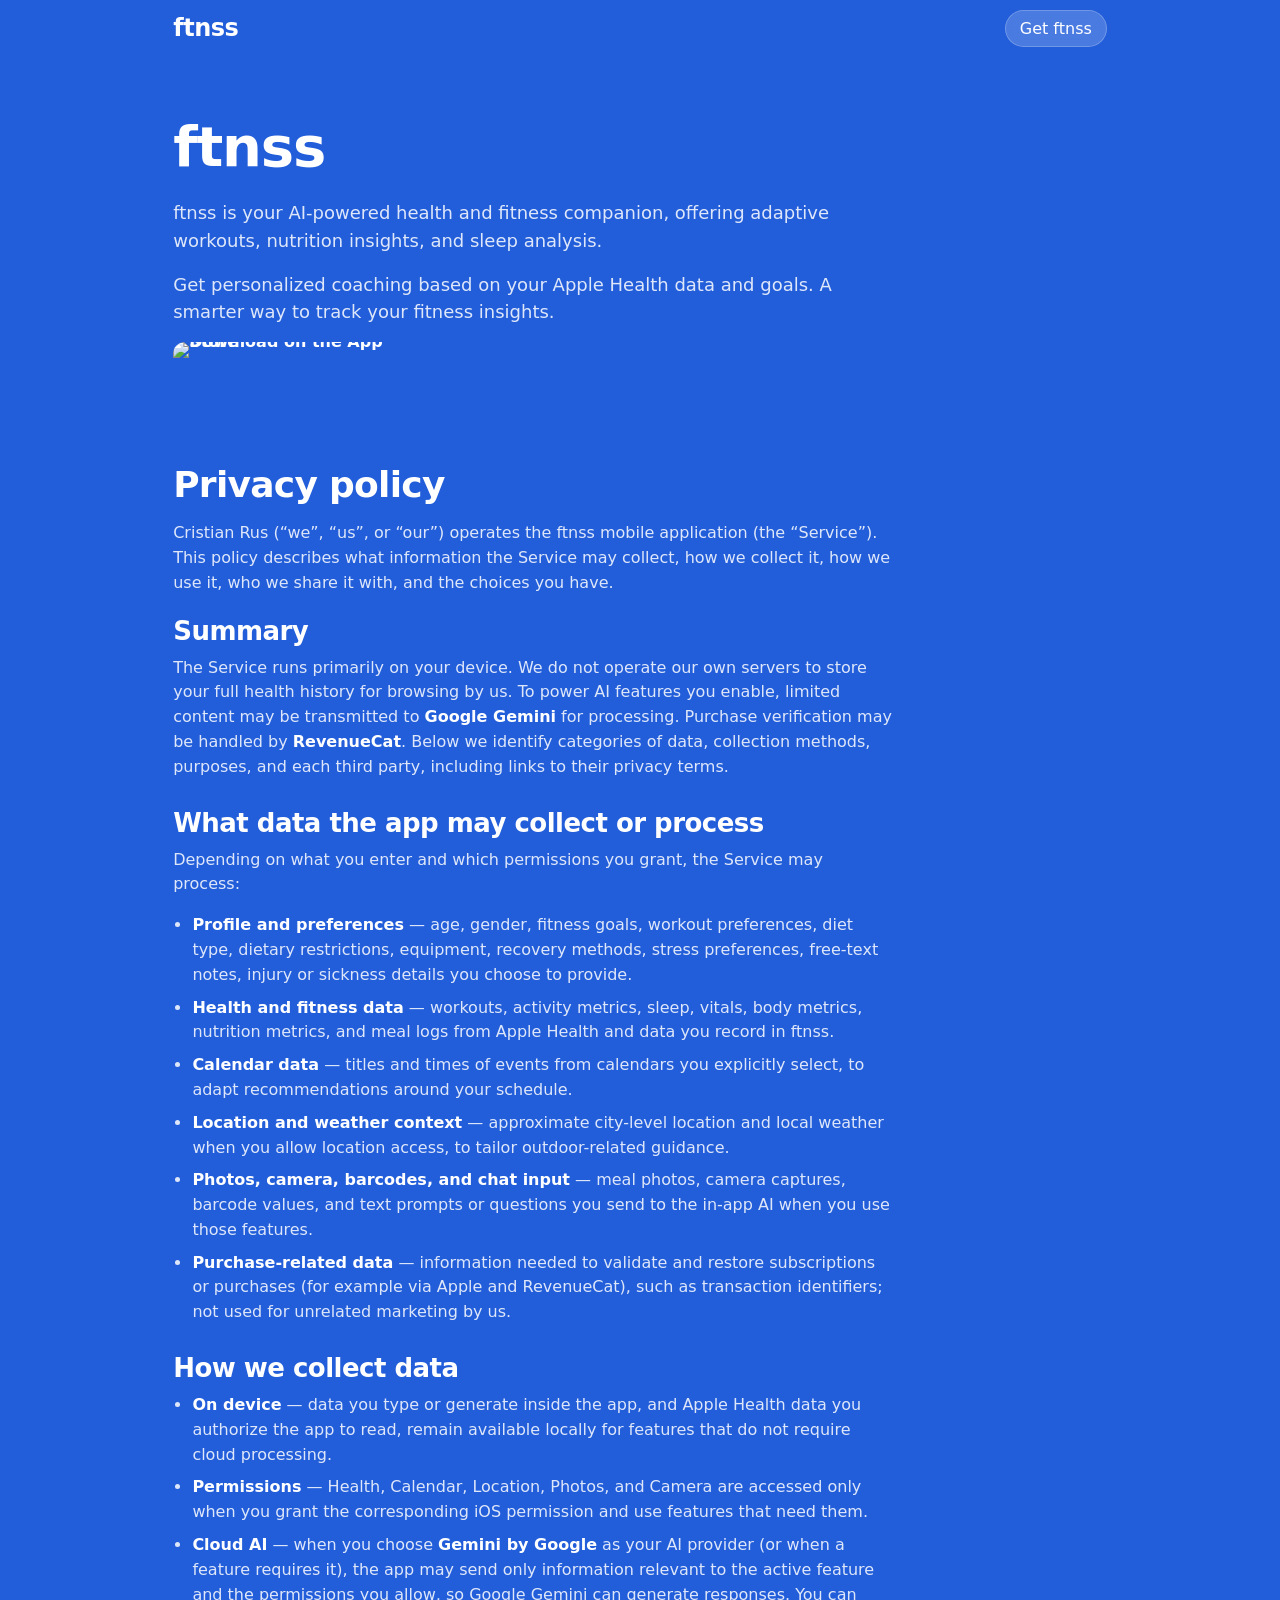
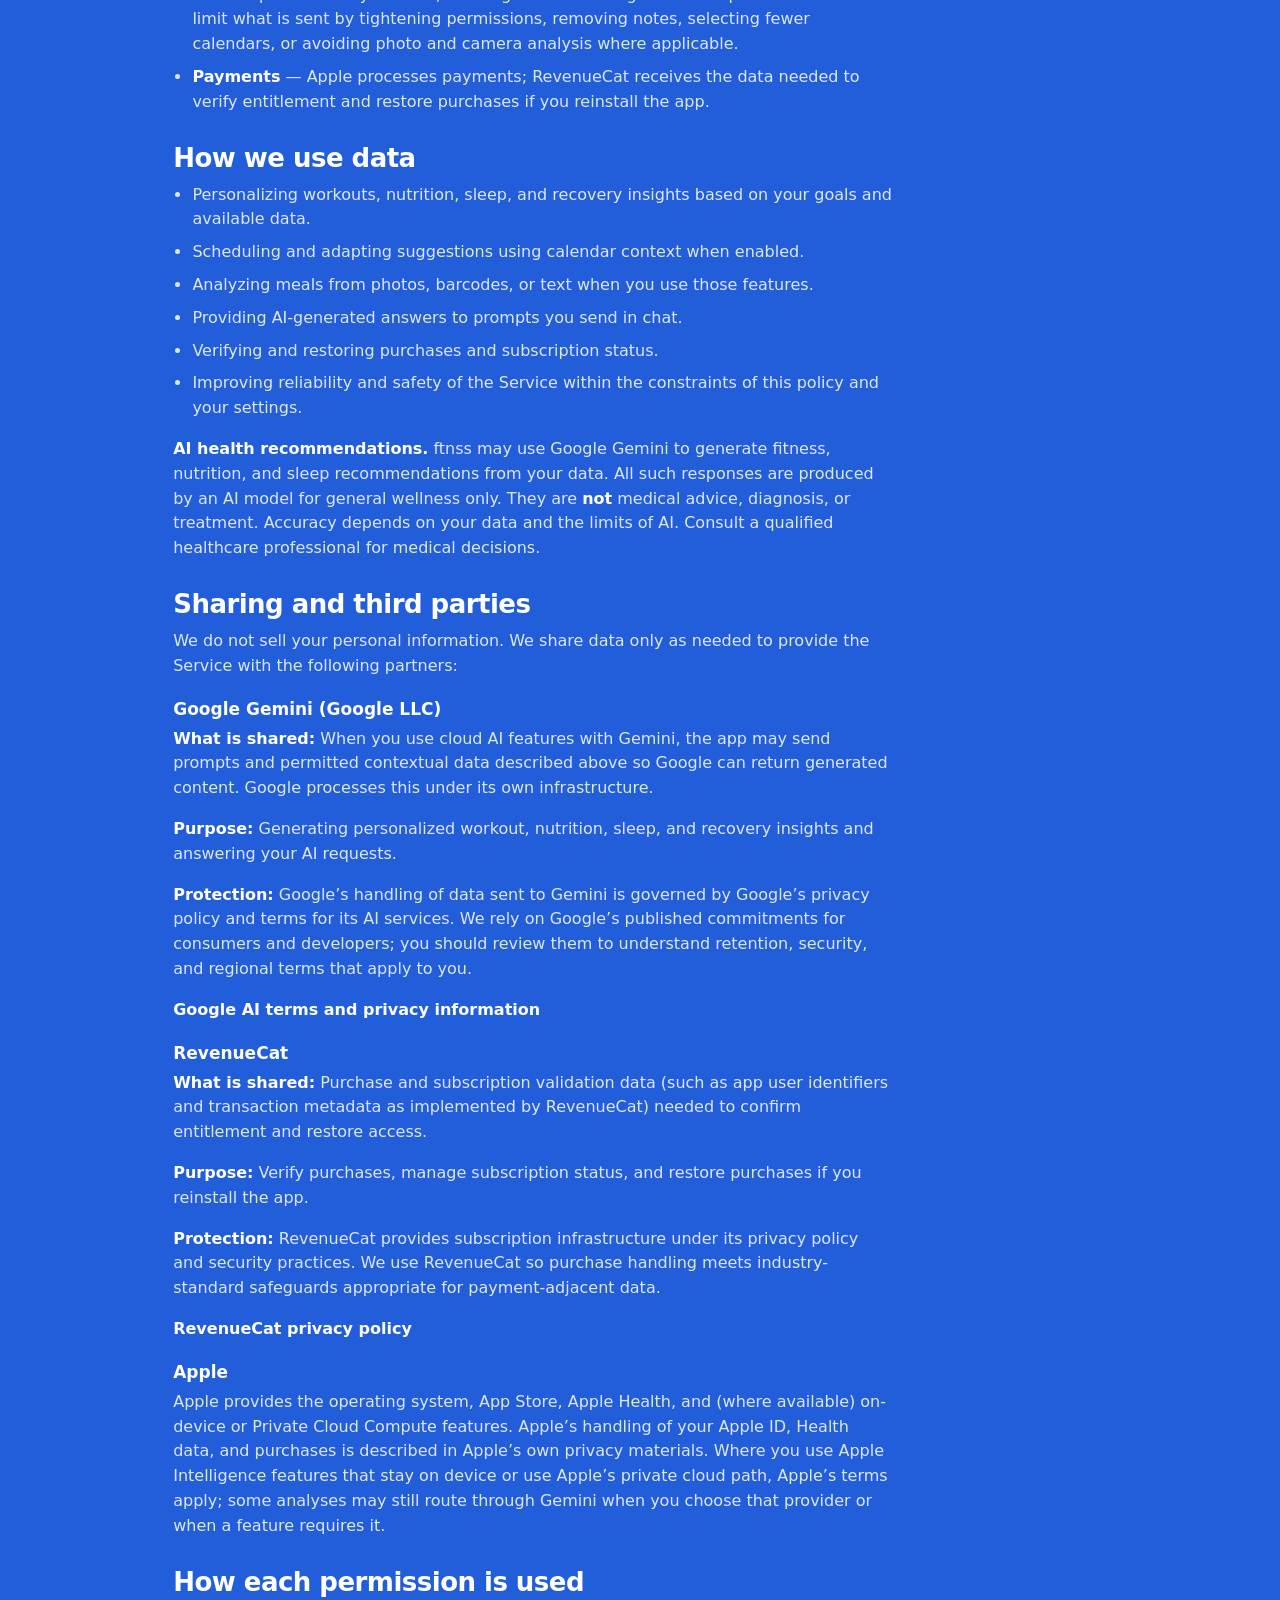
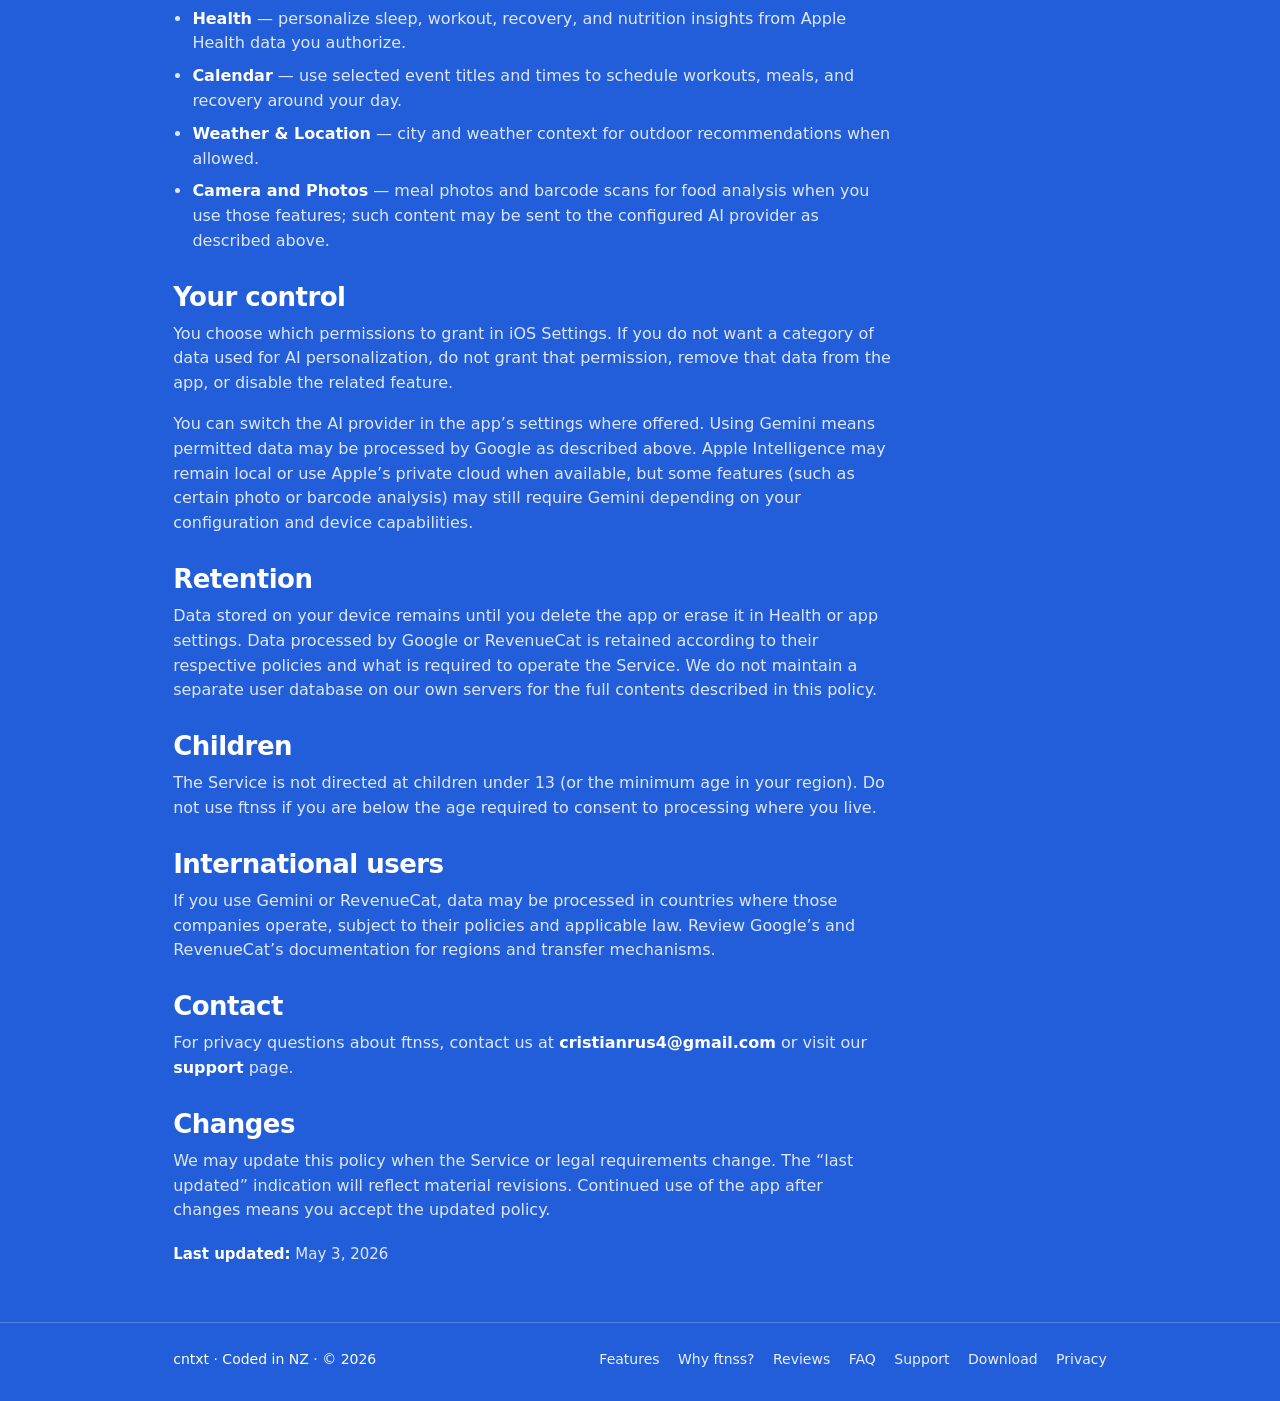
==== privacy/index.html @ ab05fee0 "Add privacy policy page at /privacy; wire footer and sitemap - privacy/index.html with expanded AI/t" ====
<!doctype html>
<html lang="en">
  <head>
    <meta charset="utf-8" />
    <meta name="viewport" content="width=device-width, initial-scale=1, viewport-fit=cover" />
    <title>Privacy policy | ftnss</title>
    <meta name="description" content="How ftnss collects, uses, and shares data—including Apple Health, optional Google Gemini AI, and purchases via RevenueCat." />

    <meta name="theme-color" content="#225EDA" />
    <meta name="theme-color" content="#225EDA" media="(prefers-color-scheme: light)" />
    <meta name="theme-color" content="#131415" media="(prefers-color-scheme: dark)" />
    <meta name="color-scheme" content="light dark" />
    <meta name="apple-mobile-web-app-capable" content="yes" />
    <meta name="apple-mobile-web-app-status-bar-style" content="black-translucent" />

    <meta property="og:title" content="Privacy policy | ftnss" />
    <meta property="og:description" content="Privacy policy for the ftnss app: data collection, AI processing, permissions, and third parties." />
    <meta property="og:type" content="website" />
    <meta property="og:image" content="../images/ftnss-hero.webp" />
    <meta name="twitter:card" content="summary_large_image" />

    <link rel="canonical" href="" id="canonical-link" />
    <link rel="apple-touch-icon" sizes="180x180" href="../favicon/apple-touch-icon.png" />
    <link rel="icon" type="image/png" sizes="32x32" href="../favicon/favicon-32x32.png" />
    <link rel="icon" type="image/png" sizes="16x16" href="../favicon/favicon-16x16.png" />
    <link rel="manifest" href="../favicon/site.webmanifest" />
    <link rel="shortcut icon" href="../favicon/favicon.ico" />
    <link rel="icon" sizes="192x192" href="../favicon/android-chrome-192x192.png" />
    <link rel="icon" sizes="512x512" href="../favicon/android-chrome-512x512.png" />
    <meta name="robots" content="index,follow" />

    <link rel="preconnect" href="https://toolbox.marketingtools.apple.com" crossorigin />
    <link rel="stylesheet" href="../style.css" />

    <script>
      (function () {
        var url = window.location.href.split('#')[0];
        var canonical = document.getElementById('canonical-link');
        if (canonical) canonical.setAttribute('href', url);
        var og = document.querySelector('meta[property="og:url"]');
        if (!og) {
          og = document.createElement('meta');
          og.setAttribute('property', 'og:url');
          document.head.appendChild(og);
        }
        og.setAttribute('content', url);
      })();
    </script>
  </head>
  <body class="scrolled">
    <nav class="top-nav" aria-label="Primary">
      <div class="container nav-inner">
        <a href="../" class="brand" aria-label="ftnss home">ftnss</a>
        <a class="btn download-btn" href="https://apps.apple.com/us/app/ai-health-insights-ftnss/id6742253667" target="_blank" rel="noopener">Get ftnss</a>
      </div>
    </nav>

    <main class="page-shell container privacy-page">
      <p class="privacy-app-name">ftnss</p>
      <p class="privacy-lead">
        ftnss is your AI-powered health and fitness companion, offering adaptive workouts, nutrition insights, and sleep analysis.
      </p>
      <p class="privacy-lead">
        Get personalized coaching based on your Apple Health data and goals. A smarter way to track your fitness insights.
      </p>

      <p class="privacy-appstore">
        <a
          href="https://apps.apple.com/us/app/ai-health-insights-ftnss/id6742253667"
          target="_blank"
          rel="noopener"
          class="privacy-appstore-link"
          aria-label="Download ftnss on the App Store"
        >
          <img
            src="https://toolbox.marketingtools.apple.com/api/v2/badges/download-on-the-app-store/black/en-us?releaseDate=1736726400"
            alt="Download on the App Store"
            width="245"
            height="82"
            decoding="async"
          />
        </a>
      </p>

      <h1 class="privacy-policy-title">Privacy policy</h1>

      <p>
        Cristian Rus (“we”, “us”, or “our”) operates the ftnss mobile application (the “Service”). This policy describes what information the Service may collect, how we collect it, how we use it, who we share it with, and the choices you have.
      </p>

      <section class="privacy-section" aria-labelledby="privacy-summary">
        <h2 id="privacy-summary">Summary</h2>
        <p>
          The Service runs primarily on your device. We do not operate our own servers to store your full health history for browsing by us. To power AI features you enable, limited content may be transmitted to <strong class="privacy-strong">Google Gemini</strong> for processing. Purchase verification may be handled by <strong class="privacy-strong">RevenueCat</strong>. Below we identify categories of data, collection methods, purposes, and each third party, including links to their privacy terms.
        </p>
      </section>

      <section class="privacy-section" aria-labelledby="privacy-collect">
        <h2 id="privacy-collect">What data the app may collect or process</h2>
        <p>Depending on what you enter and which permissions you grant, the Service may process:</p>
        <ul>
          <li>
            <strong class="privacy-strong">Profile and preferences</strong> — age, gender, fitness goals, workout preferences, diet type, dietary restrictions, equipment, recovery methods, stress preferences, free-text notes, injury or sickness details you choose to provide.
          </li>
          <li>
            <strong class="privacy-strong">Health and fitness data</strong> — workouts, activity metrics, sleep, vitals, body metrics, nutrition metrics, and meal logs from Apple Health and data you record in ftnss.
          </li>
          <li>
            <strong class="privacy-strong">Calendar data</strong> — titles and times of events from calendars you explicitly select, to adapt recommendations around your schedule.
          </li>
          <li>
            <strong class="privacy-strong">Location and weather context</strong> — approximate city-level location and local weather when you allow location access, to tailor outdoor-related guidance.
          </li>
          <li>
            <strong class="privacy-strong">Photos, camera, barcodes, and chat input</strong> — meal photos, camera captures, barcode values, and text prompts or questions you send to the in-app AI when you use those features.
          </li>
          <li>
            <strong class="privacy-strong">Purchase-related data</strong> — information needed to validate and restore subscriptions or purchases (for example via Apple and RevenueCat), such as transaction identifiers; not used for unrelated marketing by us.
          </li>
        </ul>
      </section>

      <section class="privacy-section" aria-labelledby="privacy-how">
        <h2 id="privacy-how">How we collect data</h2>
        <ul>
          <li><strong class="privacy-strong">On device</strong> — data you type or generate inside the app, and Apple Health data you authorize the app to read, remain available locally for features that do not require cloud processing.</li>
          <li><strong class="privacy-strong">Permissions</strong> — Health, Calendar, Location, Photos, and Camera are accessed only when you grant the corresponding iOS permission and use features that need them.</li>
          <li>
            <strong class="privacy-strong">Cloud AI</strong> — when you choose <strong class="privacy-strong">Gemini by Google</strong> as your AI provider (or when a feature requires it), the app may send only information relevant to the active feature and the permissions you allow, so Google Gemini can generate responses. You can limit what is sent by tightening permissions, removing notes, selecting fewer calendars, or avoiding photo and camera analysis where applicable.
          </li>
          <li>
            <strong class="privacy-strong">Payments</strong> — Apple processes payments; RevenueCat receives the data needed to verify entitlement and restore purchases if you reinstall the app.
          </li>
        </ul>
      </section>

      <section class="privacy-section" aria-labelledby="privacy-use">
        <h2 id="privacy-use">How we use data</h2>
        <ul>
          <li>Personalizing workouts, nutrition, sleep, and recovery insights based on your goals and available data.</li>
          <li>Scheduling and adapting suggestions using calendar context when enabled.</li>
          <li>Analyzing meals from photos, barcodes, or text when you use those features.</li>
          <li>Providing AI-generated answers to prompts you send in chat.</li>
          <li>Verifying and restoring purchases and subscription status.</li>
          <li>Improving reliability and safety of the Service within the constraints of this policy and your settings.</li>
        </ul>
        <p>
          <strong class="privacy-strong">AI health recommendations.</strong> ftnss may use Google Gemini to generate fitness, nutrition, and sleep recommendations from your data. All such responses are produced by an AI model for general wellness only. They are <strong class="privacy-strong">not</strong> medical advice, diagnosis, or treatment. Accuracy depends on your data and the limits of AI. Consult a qualified healthcare professional for medical decisions.
        </p>
      </section>

      <section class="privacy-section" aria-labelledby="privacy-share">
        <h2 id="privacy-share">Sharing and third parties</h2>
        <p>We do not sell your personal information. We share data only as needed to provide the Service with the following partners:</p>

        <h3 id="google-gemini">Google Gemini (Google LLC)</h3>
        <p>
          <strong class="privacy-strong">What is shared:</strong> When you use cloud AI features with Gemini, the app may send prompts and permitted contextual data described above so Google can return generated content. Google processes this under its own infrastructure.
        </p>
        <p>
          <strong class="privacy-strong">Purpose:</strong> Generating personalized workout, nutrition, sleep, and recovery insights and answering your AI requests.
        </p>
        <p>
          <strong class="privacy-strong">Protection:</strong> Google’s handling of data sent to Gemini is governed by Google’s privacy policy and terms for its AI services. We rely on Google’s published commitments for consumers and developers; you should review them to understand retention, security, and regional terms that apply to you.
        </p>
        <p>
          <a href="https://transparency.google/intl/en_us/our-policies/privacy-policy-terms-of-service/" target="_blank" rel="noopener">Google AI terms and privacy information</a>
        </p>

        <h3 id="revenuecat">RevenueCat</h3>
        <p>
          <strong class="privacy-strong">What is shared:</strong> Purchase and subscription validation data (such as app user identifiers and transaction metadata as implemented by RevenueCat) needed to confirm entitlement and restore access.
        </p>
        <p>
          <strong class="privacy-strong">Purpose:</strong> Verify purchases, manage subscription status, and restore purchases if you reinstall the app.
        </p>
        <p>
          <strong class="privacy-strong">Protection:</strong> RevenueCat provides subscription infrastructure under its privacy policy and security practices. We use RevenueCat so purchase handling meets industry-standard safeguards appropriate for payment-adjacent data.
        </p>
        <p>
          <a href="https://www.revenuecat.com/privacy/" target="_blank" rel="noopener">RevenueCat privacy policy</a>
        </p>

        <h3 id="apple">Apple</h3>
        <p>
          Apple provides the operating system, App Store, Apple Health, and (where available) on-device or Private Cloud Compute features. Apple’s handling of your Apple ID, Health data, and purchases is described in Apple’s own privacy materials. Where you use Apple Intelligence features that stay on device or use Apple’s private cloud path, Apple’s terms apply; some analyses may still route through Gemini when you choose that provider or when a feature requires it.
        </p>
      </section>

      <section class="privacy-section" aria-labelledby="privacy-permissions">
        <h2 id="privacy-permissions">How each permission is used</h2>
        <ul>
          <li><strong class="privacy-strong">Health</strong> — personalize sleep, workout, recovery, and nutrition insights from Apple Health data you authorize.</li>
          <li><strong class="privacy-strong">Calendar</strong> — use selected event titles and times to schedule workouts, meals, and recovery around your day.</li>
          <li><strong class="privacy-strong">Weather &amp; Location</strong> — city and weather context for outdoor recommendations when allowed.</li>
          <li><strong class="privacy-strong">Camera and Photos</strong> — meal photos and barcode scans for food analysis when you use those features; such content may be sent to the configured AI provider as described above.</li>
        </ul>
      </section>

      <section class="privacy-section" aria-labelledby="privacy-control">
        <h2 id="privacy-control">Your control</h2>
        <p>
          You choose which permissions to grant in iOS Settings. If you do not want a category of data used for AI personalization, do not grant that permission, remove that data from the app, or disable the related feature.
        </p>
        <p>
          You can switch the AI provider in the app’s settings where offered. Using Gemini means permitted data may be processed by Google as described above. Apple Intelligence may remain local or use Apple’s private cloud when available, but some features (such as certain photo or barcode analysis) may still require Gemini depending on your configuration and device capabilities.
        </p>
      </section>

      <section class="privacy-section" aria-labelledby="privacy-retention">
        <h2 id="privacy-retention">Retention</h2>
        <p>
          Data stored on your device remains until you delete the app or erase it in Health or app settings. Data processed by Google or RevenueCat is retained according to their respective policies and what is required to operate the Service. We do not maintain a separate user database on our own servers for the full contents described in this policy.
        </p>
      </section>

      <section class="privacy-section" aria-labelledby="privacy-children">
        <h2 id="privacy-children">Children</h2>
        <p>
          The Service is not directed at children under 13 (or the minimum age in your region). Do not use ftnss if you are below the age required to consent to processing where you live.
        </p>
      </section>

      <section class="privacy-section" aria-labelledby="privacy-international">
        <h2 id="privacy-international">International users</h2>
        <p>
          If you use Gemini or RevenueCat, data may be processed in countries where those companies operate, subject to their policies and applicable law. Review Google’s and RevenueCat’s documentation for regions and transfer mechanisms.
        </p>
      </section>

      <section class="privacy-section" aria-labelledby="privacy-contact">
        <h2 id="privacy-contact">Contact</h2>
        <p>
          For privacy questions about ftnss, contact us at <a href="mailto:cristianrus4@gmail.com">cristianrus4@gmail.com</a> or visit our <a href="../support/">support</a> page.
        </p>
      </section>

      <section class="privacy-section" aria-labelledby="privacy-changes">
        <h2 id="privacy-changes">Changes</h2>
        <p>
          We may update this policy when the Service or legal requirements change. The “last updated” indication will reflect material revisions. Continued use of the app after changes means you accept the updated policy.
        </p>
        <p class="privacy-updated"><strong class="privacy-strong">Last updated:</strong> May 3, 2026</p>
      </section>
    </main>

    <footer class="site-footer">
      <div class="container footer-inner">
        <p>cntxt · Coded in NZ · © 2026</p>
        <nav class="footer-links" aria-label="Footer">
          <a href="../#features">Features</a>
          <a href="../#why">Why ftnss?</a>
          <a href="../#reviews">Reviews</a>
          <a href="../#faq">FAQ</a>
          <a href="../support/">Support</a>
          <a href="https://apps.apple.com/us/app/ai-health-insights-ftnss/id6742253667" target="_blank" rel="noopener">Download</a>
          <a href="../privacy/" aria-current="page">Privacy</a>
        </nav>
      </div>
    </footer>
  </body>
</html>
---- style.css ----
/*
  Left – Landing Page Styles
  - Gradient background: top-right (#FF4019) to bottom-left (#E69525)
  - Responsive grid: 1 col (mobile) → 3 cols (desktop)
  - Fonts: Roboto / Ubuntu → system sans fallback
*/

:root {
  --bg-start: #225EDA;
  --bg-end: #225EDA;
  --text: #ffffff;
  --text-dim: rgba(255, 255, 255, 0.85);
  --card-bg: rgba(255, 255, 255, 0.10);
  --card-border: rgba(255, 255, 255, 0.18);
  --max-w: 1100px;
  --hairline: rgba(255, 255, 255, 0.22);
  --glass-bg: rgba(0, 0, 0, 0.14);
  --img-shadow: 10px 10px 30px rgba(0,0,0,0.5), 40px 40px 60px rgba(0,0,0,0.3);
  --btn-hover-bg: rgba(255, 255, 255, 0.18);
}

/* Dark mode: use solid black background instead of orange */
@media (prefers-color-scheme: dark) {
  :root {
    --bg-start: #131415;
    --bg-end: #131415;
  }
}

* {
  box-sizing: border-box;
}

html, body { min-height: 100%; }

body {
  margin: 0;
  color: var(--text);
  background: var(--bg-start);
  font-family: system-ui, -apple-system, 'Segoe UI', 'Helvetica Neue', Arial, sans-serif;
  -webkit-font-smoothing: antialiased;
  -moz-osx-font-smoothing: grayscale;
  min-width: 370px; /* allow horizontal scroll below 370px */
}

/* Improve keyboard focus visibility */
a:focus-visible, .btn:focus-visible, button:focus-visible {
  outline: 2px solid rgba(255, 255, 255, 0.9);
  outline-offset: 2px;
}

/* Global image behavior */
img {
  max-width: 100%;
  height: auto;
  box-shadow: none;
}

.container {
  width: 100%;
  max-width: var(--max-w);
  margin: 0 auto;
  padding-inline: clamp(24px, 6.5vw, 96px);
}

/* Top navigation */
.top-nav {
  position: fixed; /* do not reserve space; appears over content */
  top: 0;
  left: 0;
  right: 0;
  z-index: 1000;
  background: transparent; /* single page bg */
  border-bottom: none; /* show only when scrolled */
  opacity: 0; /* hidden until scroll */
  transform: translateY(-100%);
  pointer-events: none;
  transition: opacity 200ms ease, transform 200ms ease, background-color 180ms ease;
}

.nav-inner {
  display: flex;
  align-items: center;
  justify-content: space-between;
  height: 56px;
}

.brand {
  color: var(--text);
  text-decoration: none;
  font-weight: 700;
  letter-spacing: -0.02em;
  font-size: 24px; /* slightly bigger title */
}

.btn {
  display: inline-flex;
  align-items: center;
  gap: 8px;
  padding: 8px 14px;
  border-radius: 9999px;
  color: #fff;
  text-decoration: none;
  background: var(--btn-hover-bg);
  font-weight: 400; /* regular by default */
  -webkit-backdrop-filter: blur(8px);
  backdrop-filter: blur(8px);
  border: 1px solid var(--hairline);
  transition: background-color 180ms ease, border-color 180ms ease, filter 180ms ease, transform 60ms ease;
}

.btn:hover { background: var(--btn-hover-bg); filter: brightness(1.05); font-weight: 700; }
.btn:active { transform: translateY(1px); }

/* Hero */
.hero {
  text-align: center;
  padding: calc(80px + env(safe-area-inset-top)) 0 28px; /* account for iOS notch area */
  position: relative;
  overflow: visible;
}

.hero-head {
  display: block;
  margin-bottom: 8px;
}

.hero-titles {
  text-align: center;
}

/* Small pill to indicate iOS 26 readiness */
.ios-badge {
  display: inline-flex;
  align-items: center;
  gap: 8px;
  padding: 6px 12px;
  border-radius: 9999px;
  background: var(--btn-hover-bg);
  border: 1px solid var(--card-border);
  -webkit-backdrop-filter: blur(8px);
  backdrop-filter: blur(8px);
  font-weight: 700;
  font-size: 14px;
  margin: 0 0 8px;
  position: relative;
  z-index: 1;
  will-change: opacity, transform;
  transition: opacity 180ms linear;
}

/* Blur only the text inside the badge to avoid Safari's backdrop-filter + filter conflict */
.ios-badge-text {
  display: inline-block;
  will-change: filter;
  transition: filter 180ms linear;
}

.hero-image {
  /* Keep full image visible without side cropping */
  width: 100%;
  max-width: clamp(300px, 92vw, 980px);
  height: auto; /* preserve aspect ratio */
  max-height: 80vh; /* avoid exceeding viewport height */
  display: block;
  margin: 18px auto 24px; /* space between subtitle and image */
  border-radius: 20px;
  position: relative;
  z-index: 2;
  pointer-events: none;
  will-change: transform;
}

/* From ~470px and up, crop nicely */
@media (min-width: 470px) {
  .hero-image {
    width: 100%;
    max-width: 980px;
    height: 80vh;
    max-height: 80vh;
    object-fit: cover;
    object-position: top center;
  }
}

.app-title {
  margin: 12px 0 10px; /* reduced space above title */
  font-size: clamp(56px, 8vw, 100px); /* larger title */
  font-weight: 900; /* bolder title */
  line-height: 1.05;
  letter-spacing: -0.02em;
  position: relative;
  z-index: 1;
  will-change: opacity, filter, transform;
  transition: opacity 180ms linear, filter 180ms linear;
}

/* Ensure any h1 renders heavy */
h1 { font-weight: 900; }

.app-subtitle {
  margin: 0 0 16px;
  font-size: clamp(22px, 3vw, 30px); /* larger subtitle */
  color: var(--text); /* same color as title */
  font-weight: 600; /* bolder subtitle */
  position: relative;
  z-index: 1;
  will-change: opacity, filter, transform;
  transition: opacity 180ms linear, filter 180ms linear;
}

.cta {
  margin: 8px 0 18px;
}

.cta-desktop { display: none !important; }
.cta-mobile { display: block; }

/* Mobile: hide static badge until the floater disappears on scroll */
@media (max-width: 1023px) {
  .cta-mobile { display: none; }
  body.scrolled .cta-mobile { display: block; }
}

.hero-blurb {
  max-width: 820px;
  margin: 12px auto 0;
  font-size: clamp(16px, 2vw, 18px);
  color: var(--text-dim);
}

/* Features */
.stats { padding-block: 24px 14px; }
.stats-grid {
  display: grid;
  grid-template-columns: 1fr;
  gap: 18px;
  text-align: center;
  justify-items: center; /* center columns */
}

.stat-value {
  font-weight: 800;
  letter-spacing: -0.015em;
  font-size: clamp(36px, 6vw, 64px);
}

.stat-label {
  margin-top: 6px;
  color: var(--text-dim);
  font-size: clamp(14px, 2.2vw, 18px);
}

@media (min-width: 1024px) {
  .stats-grid { grid-template-columns: repeat(3, 1fr); }
}

.features {
  padding-block: 44px 24px; /* more separation from neighbors */
}

.features-grid {
  display: grid;
  gap: 28px; /* slightly larger gutters */
  grid-template-columns: 1fr;
}

@media (min-width: 720px) {
  .features-grid {
    grid-template-columns: repeat(2, 1fr);
  }
}

@media (min-width: 1024px) {
  .hero-head {
    display: grid;
    grid-template-columns: 1fr auto;
    align-items: center;
    gap: 16px;
  }
  .hero-titles { text-align: left; }
  .cta-desktop { display: inline-block !important; }
  .cta-mobile { display: none !important; }
  .features-grid {
    grid-template-columns: repeat(3, 1fr);
  }
}

.feature-card {
  background: transparent;
  border: 0;
  border-radius: 0;
  overflow: visible;
  box-shadow: none;
  padding: 12px 14px; /* more breathing room so images aren't flush */
}

.feature-card img {
  display: block;
  width: 100%;
  height: auto;
  object-fit: cover;
  background: transparent;
  border-radius: 14px; /* soften image edges without a card */
}

.feature-card h3 {
  margin: 14px 16px 8px;
  font-size: 20px;
}

.feature-card p {
  margin: 0 16px 16px;
  color: var(--text-dim);
  font-size: 15px;
}

/* Why section */
.why {
  padding-block: 40px 56px; /* more vertical rhythm */
  background: transparent; /* ensure single background */
}

/* Reviews */
.reviews {
  padding-block: 24px 64px;
}

.reviews h2 {
  margin: 0 0 6px;
  font-size: clamp(26px, 3.5vw, 34px);
}

.reviews-sub {
  margin: 0 0 18px;
  color: var(--text-dim);
  font-size: 16px;
}

.reviews-grid {
  display: grid;
  grid-template-columns: 1fr;
  gap: 16px;
}

@media (min-width: 720px) {
  .reviews-grid {
    grid-template-columns: repeat(2, 1fr);
  }
}

@media (min-width: 1024px) {
  .reviews-grid {
    grid-template-columns: repeat(3, 1fr);
  }
}

.review-card {
  background: var(--card-bg);
  border: 1px solid var(--card-border);
  border-radius: 14px;
  padding: 14px 16px 16px;
  backdrop-filter: blur(6px);
  -webkit-backdrop-filter: blur(6px);
}

.stars {
  letter-spacing: 1px;
  font-size: 14px;
  margin-bottom: 8px;
}

.review-title {
  margin: 0 0 8px;
  font-size: 18px;
}

.reviewer {
  margin: 10px 0 0;
  color: var(--text-dim);
}

/* FAQ */
.faq {
  padding-block: 24px 72px;
}

.faq h2 {
  margin: 0 0 12px;
  font-size: clamp(26px, 3.5vw, 34px);
}

.faq-list {
  display: grid;
  grid-template-columns: 1fr; /* always single column */
  gap: 12px;
}

.faq-item { background: transparent; border: 0; border-radius: 0; padding: 0; }
.faq-item + .faq-item { border-top: 1px solid var(--card-border); padding-top: 12px; }

.faq-item summary { cursor: pointer; font-weight: 600; list-style: none; display: flex; align-items: center; justify-content: space-between; padding: 8px 0; }
.faq-item summary::after { content: "+"; color: var(--text); margin-left: 12px; font-weight: 700; }
.faq-item[open] summary::after { content: "×"; }

.faq-item summary::-webkit-details-marker { display: none; }

.faq-body {
  margin-top: 8px;
  color: var(--text-dim);
}

/* Make FAQ links white (not default blue) */
.faq-body a,
.faq-body a:visited {
  color: var(--text);
}

.faq-body ol {
  margin: 0 0 8px 18px;
}

.why h2 {
  margin: 0 0 10px;
  font-size: clamp(26px, 3.5vw, 34px);
}

.why p {
  margin: 0;
  color: var(--text-dim);
  font-size: 16px;
  max-width: 900px;
}

/* Footer */
.site-footer { /* keep gradient continuous; single background */
  border-top: 1px solid var(--hairline); /* thin divider */
  background: transparent;
}

/* On scroll, strengthen nav readability with blur + subtle tint */
body.scrolled .top-nav {
  /* background: var(--glass-bg); */
  /* -webkit-backdrop-filter: saturate(160%) blur(12px); */
  /* backdrop-filter: saturate(160%) blur(12px); */
  /* border-bottom: 1px solid var(--hairline); */
  opacity: 1;
  transform: translateY(0);
  pointer-events: auto;
}

.footer-inner {
  display: flex;
  align-items: center;
  justify-content: space-between;
  gap: 16px;
  padding-block: 14px 20px; /* keep container's horizontal padding */
  font-size: 14px;
}

.sitemap {
  border-top: 1px solid var(--hairline);
  padding-block: 10px 6px;
  font-size: 14px;
}
.sitemap a {
  color: var(--text);
  text-decoration: none;
  opacity: 0.9;
  margin: 0 10px;
}
.sitemap a:first-of-type { margin-left: 0; }
.sitemap a:hover { opacity: 1; text-decoration: none; font-weight: 700; }

/* Floating App Store badge that hides once user scrolls */
.appstore-floater { display: none; position: fixed; left: 50%; bottom: calc(env(safe-area-inset-bottom) + 12px); transform: translateX(-50%); z-index: 1001; opacity: 1; transition: opacity 220ms ease, transform 220ms ease; }
.appstore-floater img { display: block; width: clamp(160px, 40vw, 245px); height: auto; }
@media (max-width: 1023px) { .appstore-floater { display: block; } }
body.scrolled .appstore-floater { opacity: 0; transform: translate(-50%, 16px); pointer-events: none; }

.footer-links a {
  color: var(--text);
  text-decoration: none;
  opacity: 0.9;
  margin-left: 14px;
}

.footer-links a:hover { opacity: 1; text-decoration: none; font-weight: 700; }

/* Global link hover: bold instead of underline */
a:hover { text-decoration: none; font-weight: 700; }

/* Prefer reduced motion */
@media (prefers-reduced-motion: no-preference) {
  .hero-image {
    transition: transform 400ms ease;
  }
  .hero-image:hover {
    transform: translateY(-2px);
  }
}
.seo-intro { padding-block: 20px 14px; }
.seo-intro h2 { margin: 0 0 8px; font-size: clamp(24px, 3.5vw, 32px); }
.seo-intro p { color: var(--text-dim); margin: 8px 0; }

.use-cases { padding-block: 28px 18px; }
.use-cases h2 { margin: 0 0 10px; font-size: clamp(24px, 3.5vw, 32px); }
.use-cases-grid { display: grid; grid-template-columns: 1fr; gap: 14px; }
@media (min-width: 720px) { .use-cases-grid { grid-template-columns: repeat(2, 1fr); } }
@media (min-width: 1024px) { .use-cases-grid { grid-template-columns: repeat(3, 1fr); } }
.use-cases article { background: var(--card-bg); border: 1px solid var(--card-border); border-radius: 14px; padding: 14px 16px 16px; backdrop-filter: blur(6px); -webkit-backdrop-filter: blur(6px); }
.use-cases article h3 { margin: 0 0 8px; font-size: 18px; }
.use-cases article p { margin: 0; color: var(--text-dim); }
.alternatives { padding-block: 24px 16px; }
.alternatives h2 { margin: 0 0 8px; font-size: clamp(24px, 3.5vw, 32px); }
.alternatives p { margin: 8px 0; color: var(--text-dim); }
.aso-highlights { padding-block: 24px 16px; }
.aso-grid { display: grid; grid-template-columns: 1fr; gap: 16px; }
@media (min-width: 1024px) { .aso-grid { grid-template-columns: repeat(2, 1fr); } }
.aso-col h2 { margin: 0 0 10px; font-size: clamp(22px, 3.2vw, 28px); }
.checklist { margin: 0; padding-left: 0; color: var(--text-dim); list-style: none; }
.checklist li { margin: 6px 0; position: relative; padding-left: 16px; }
.checklist li::before { content: "-"; position: absolute; left: 0; color: var(--text); opacity: 0.95; }

/* Inner pages (e.g. support) — nav is fixed 56px; pad by bar + safe area + gap */
.page-shell {
  padding-top: calc(56px + env(safe-area-inset-top, 0px) + 48px);
  padding-bottom: 56px;
}
.page-shell h1 {
  margin: 0 0 16px;
  padding-top: 8px;
  font-size: clamp(28px, 4vw, 40px);
  font-weight: 900;
  letter-spacing: -0.02em;
}
.page-shell p {
  margin: 0 0 16px;
  color: var(--text-dim);
  font-size: 16px;
  max-width: 720px;
  line-height: 1.55;
}
.page-shell p:last-child {
  margin-bottom: 0;
}
/* Inline links: match page text (bold white), not browser default blue */
.page-shell a:not(.btn):any-link {
  color: var(--text);
  font-weight: 700;
  text-decoration: none;
  -webkit-text-fill-color: var(--text);
}
.page-shell a:not(.btn):hover {
  text-decoration: underline;
  text-underline-offset: 3px;
}
.support-cta {
  margin-top: 24px !important;
}

/* Privacy page */
.privacy-page .privacy-app-name {
  margin: 0 0 8px;
  font-size: clamp(40px, 7vw, 56px);
  font-weight: 900;
  letter-spacing: -0.02em;
  color: var(--text);
}
.privacy-page .privacy-lead {
  color: var(--text-dim);
  font-size: clamp(16px, 2.1vw, 18px);
}
.privacy-page .privacy-appstore {
  margin: 8px 0 32px;
}
.privacy-page .privacy-appstore-link {
  display: inline-block;
  line-height: 0;
  border-radius: 12px;
  overflow: hidden;
}
.privacy-page .privacy-appstore img {
  display: block;
  width: clamp(200px, 55vw, 245px);
  height: auto;
}
.privacy-page h1.privacy-policy-title {
  margin: 0 0 16px;
  padding-top: 0;
  font-size: clamp(26px, 3.5vw, 36px);
}
.privacy-page .privacy-section h2 {
  margin: 28px 0 10px;
  font-size: clamp(20px, 2.8vw, 26px);
  font-weight: 800;
  letter-spacing: -0.02em;
  color: var(--text);
}
.privacy-page .privacy-section:first-of-type h2 {
  margin-top: 20px;
}
.privacy-page .privacy-section h3 {
  margin: 20px 0 8px;
  font-size: 17px;
  font-weight: 700;
  color: var(--text);
}
.privacy-page ul {
  margin: 0 0 16px;
  padding-left: 1.2em;
  color: var(--text-dim);
  max-width: 720px;
  line-height: 1.55;
}
.privacy-page li {
  margin: 8px 0;
}
.privacy-page .privacy-section p {
  max-width: 720px;
}
.privacy-page .privacy-strong {
  color: var(--text);
  font-weight: 700;
}
.privacy-page .privacy-updated {
  margin-top: 20px;
  color: var(--text-dim);
  font-size: 15px;
}
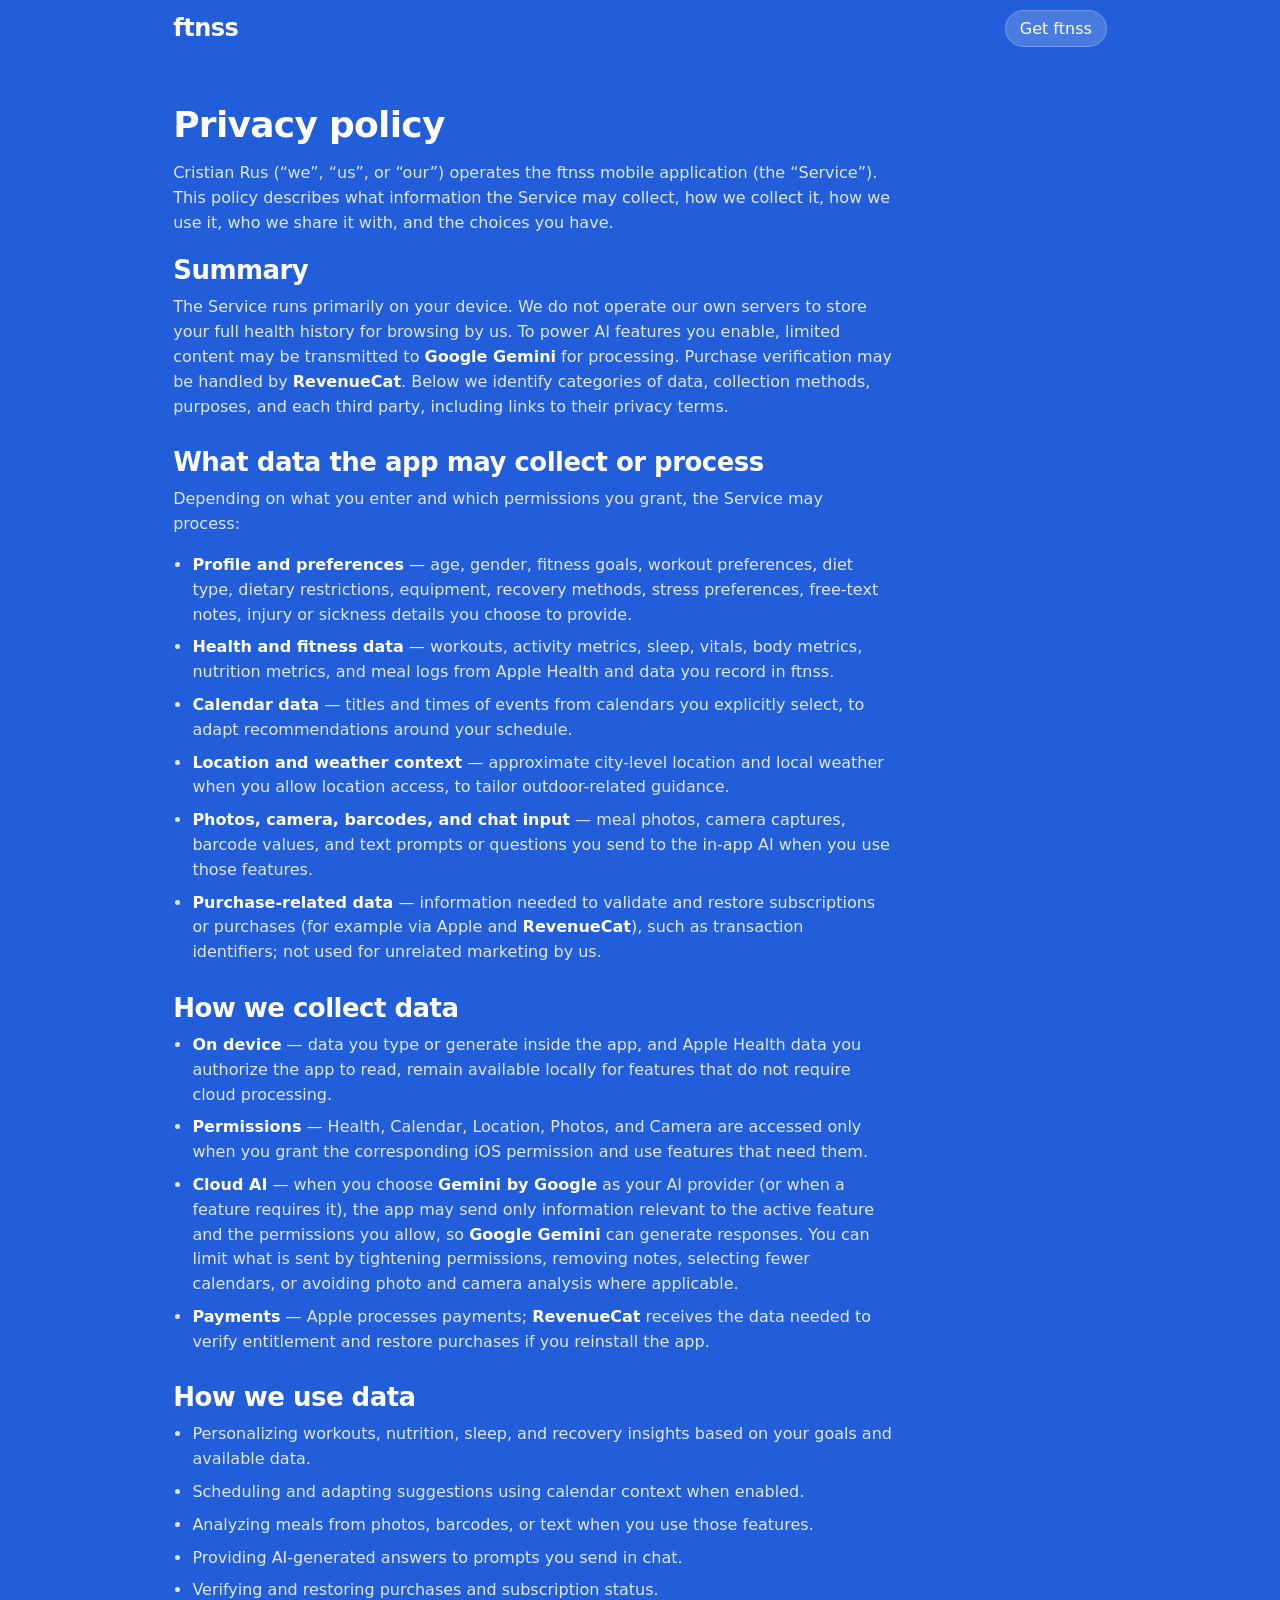
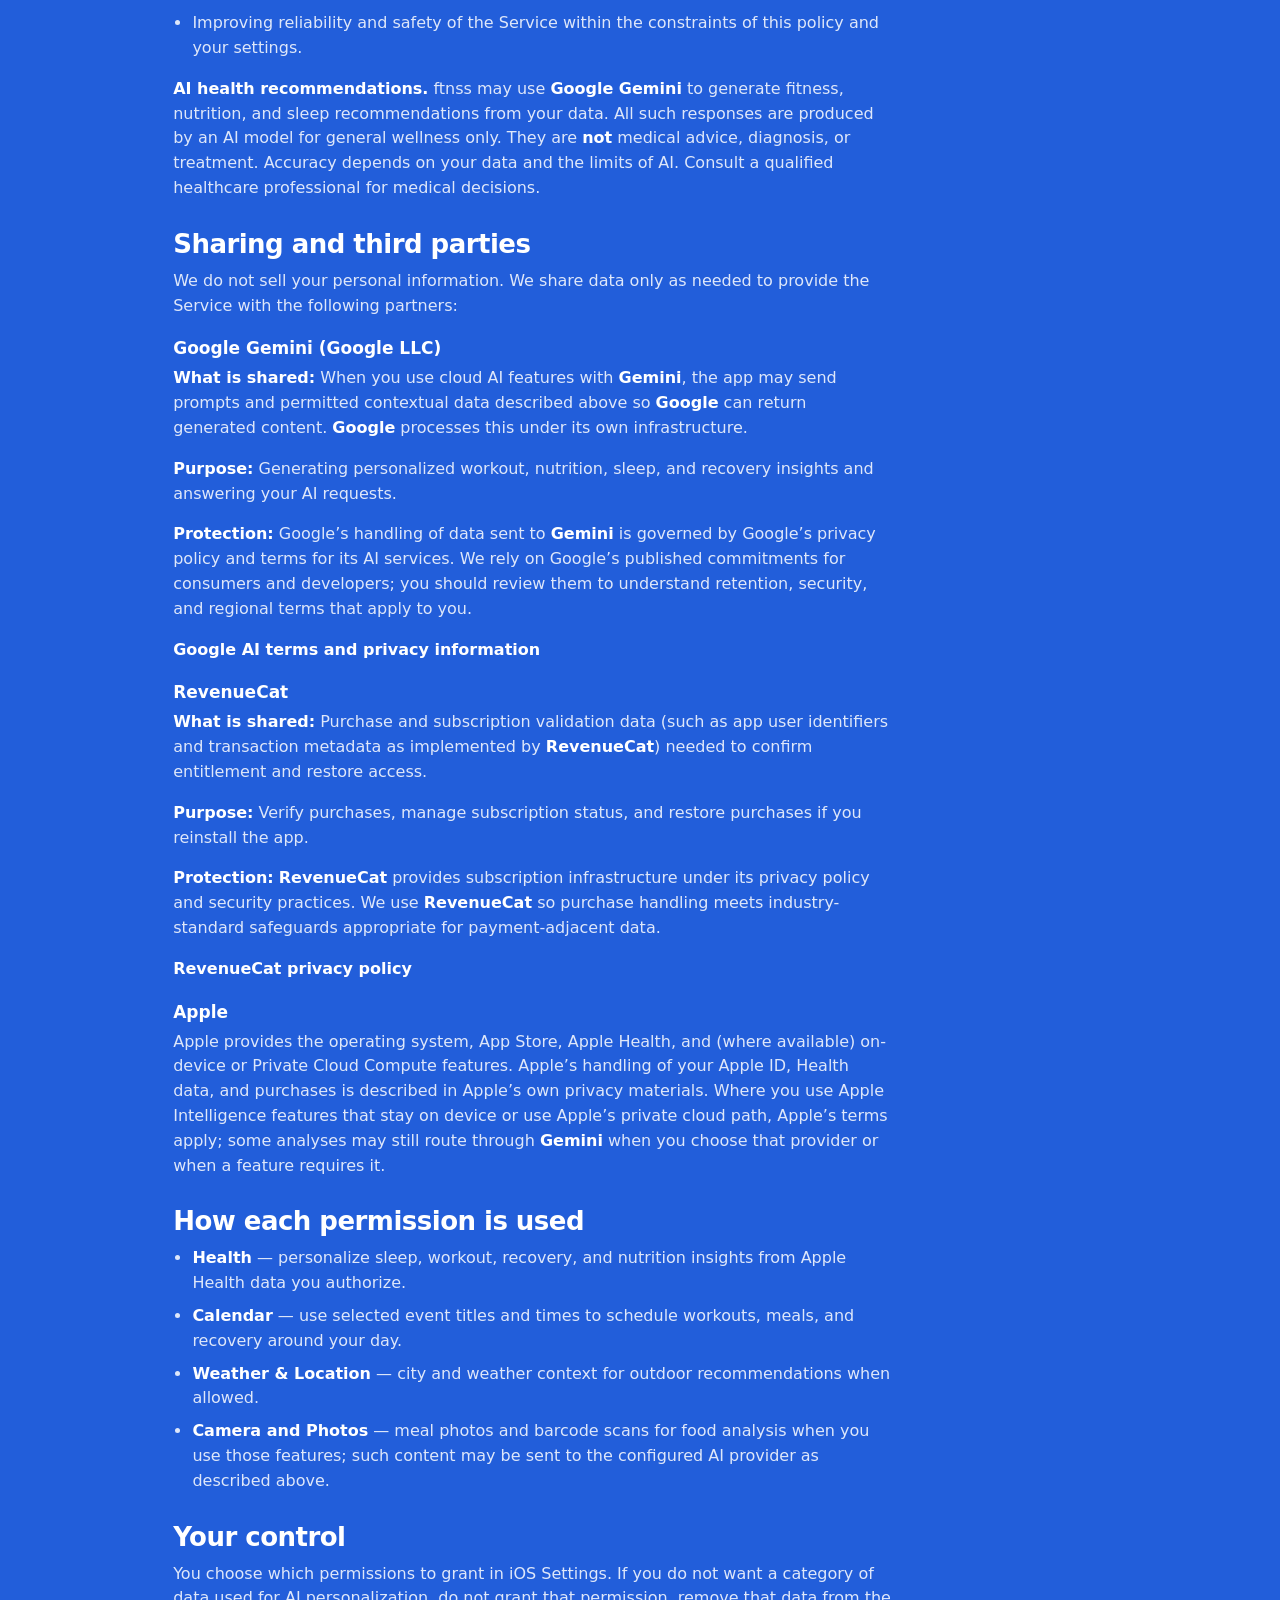
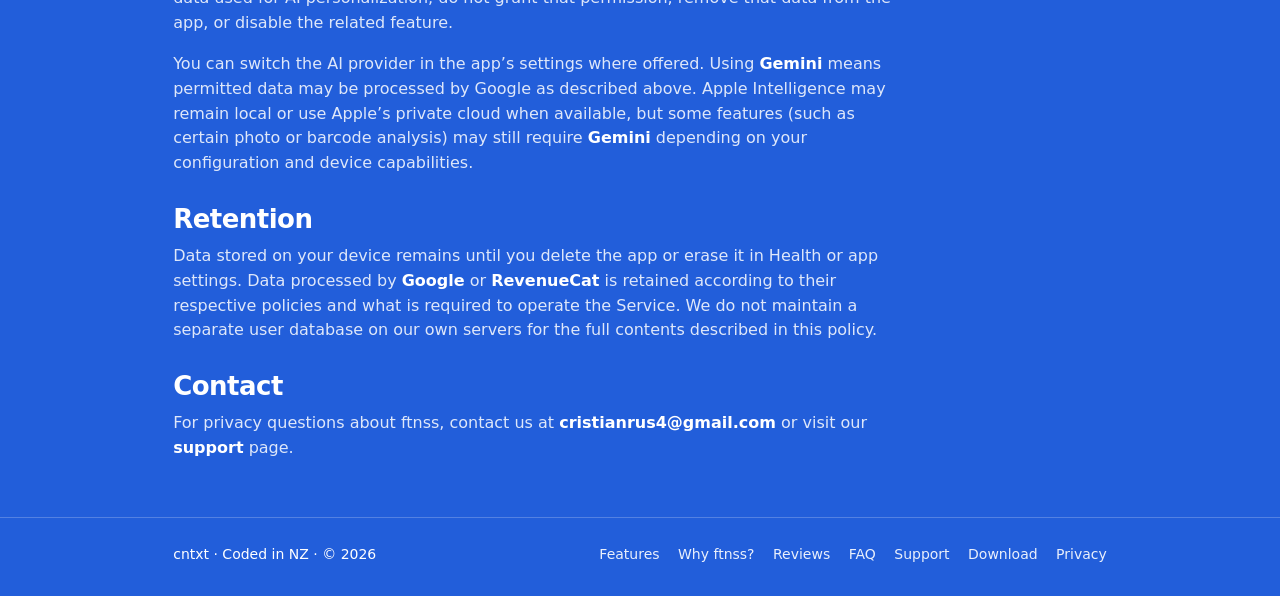
==== commit 0ec27c07: "Privacy page: trim sections, inline partner links, drop marketing intro Co-authored-by: Cursor <curs" ====
--- a/privacy/index.html
+++ b/privacy/index.html
@@ -29,7 +29,6 @@
     <link rel="icon" sizes="512x512" href="../favicon/android-chrome-512x512.png" />
     <meta name="robots" content="index,follow" />
 
-    <link rel="preconnect" href="https://toolbox.marketingtools.apple.com" crossorigin />
     <link rel="stylesheet" href="../style.css" />
 
     <script>
@@ -56,32 +55,6 @@
     </nav>
 
     <main class="page-shell container privacy-page">
-      <p class="privacy-app-name">ftnss</p>
-      <p class="privacy-lead">
-        ftnss is your AI-powered health and fitness companion, offering adaptive workouts, nutrition insights, and sleep analysis.
-      </p>
-      <p class="privacy-lead">
-        Get personalized coaching based on your Apple Health data and goals. A smarter way to track your fitness insights.
-      </p>
-
-      <p class="privacy-appstore">
-        <a
-          href="https://apps.apple.com/us/app/ai-health-insights-ftnss/id6742253667"
-          target="_blank"
-          rel="noopener"
-          class="privacy-appstore-link"
-          aria-label="Download ftnss on the App Store"
-        >
-          <img
-            src="https://toolbox.marketingtools.apple.com/api/v2/badges/download-on-the-app-store/black/en-us?releaseDate=1736726400"
-            alt="Download on the App Store"
-            width="245"
-            height="82"
-            decoding="async"
-          />
-        </a>
-      </p>
-
       <h1 class="privacy-policy-title">Privacy policy</h1>
 
       <p>
@@ -91,7 +64,7 @@
       <section class="privacy-section" aria-labelledby="privacy-summary">
         <h2 id="privacy-summary">Summary</h2>
         <p>
-          The Service runs primarily on your device. We do not operate our own servers to store your full health history for browsing by us. To power AI features you enable, limited content may be transmitted to <strong class="privacy-strong">Google Gemini</strong> for processing. Purchase verification may be handled by <strong class="privacy-strong">RevenueCat</strong>. Below we identify categories of data, collection methods, purposes, and each third party, including links to their privacy terms.
+          The Service runs primarily on your device. We do not operate our own servers to store your full health history for browsing by us. To power AI features you enable, limited content may be transmitted to <a href="https://transparency.google/intl/en_us/our-policies/privacy-policy-terms-of-service/" target="_blank" rel="noopener">Google Gemini</a> for processing. Purchase verification may be handled by <a href="https://www.revenuecat.com/privacy" target="_blank" rel="noopener">RevenueCat</a>. Below we identify categories of data, collection methods, purposes, and each third party, including links to their privacy terms.
         </p>
       </section>
 
@@ -115,7 +88,7 @@
             <strong class="privacy-strong">Photos, camera, barcodes, and chat input</strong> — meal photos, camera captures, barcode values, and text prompts or questions you send to the in-app AI when you use those features.
           </li>
           <li>
-            <strong class="privacy-strong">Purchase-related data</strong> — information needed to validate and restore subscriptions or purchases (for example via Apple and RevenueCat), such as transaction identifiers; not used for unrelated marketing by us.
+            <strong class="privacy-strong">Purchase-related data</strong> — information needed to validate and restore subscriptions or purchases (for example via Apple and <a href="https://www.revenuecat.com/privacy" target="_blank" rel="noopener">RevenueCat</a>), such as transaction identifiers; not used for unrelated marketing by us.
           </li>
         </ul>
       </section>
@@ -126,10 +99,10 @@
           <li><strong class="privacy-strong">On device</strong> — data you type or generate inside the app, and Apple Health data you authorize the app to read, remain available locally for features that do not require cloud processing.</li>
           <li><strong class="privacy-strong">Permissions</strong> — Health, Calendar, Location, Photos, and Camera are accessed only when you grant the corresponding iOS permission and use features that need them.</li>
           <li>
-            <strong class="privacy-strong">Cloud AI</strong> — when you choose <strong class="privacy-strong">Gemini by Google</strong> as your AI provider (or when a feature requires it), the app may send only information relevant to the active feature and the permissions you allow, so Google Gemini can generate responses. You can limit what is sent by tightening permissions, removing notes, selecting fewer calendars, or avoiding photo and camera analysis where applicable.
-          </li>
-          <li>
-            <strong class="privacy-strong">Payments</strong> — Apple processes payments; RevenueCat receives the data needed to verify entitlement and restore purchases if you reinstall the app.
+            <strong class="privacy-strong">Cloud AI</strong> — when you choose <a href="https://transparency.google/intl/en_us/our-policies/privacy-policy-terms-of-service/" target="_blank" rel="noopener">Gemini by Google</a> as your AI provider (or when a feature requires it), the app may send only information relevant to the active feature and the permissions you allow, so <a href="https://transparency.google/intl/en_us/our-policies/privacy-policy-terms-of-service/" target="_blank" rel="noopener">Google Gemini</a> can generate responses. You can limit what is sent by tightening permissions, removing notes, selecting fewer calendars, or avoiding photo and camera analysis where applicable.
+          </li>
+          <li>
+            <strong class="privacy-strong">Payments</strong> — Apple processes payments; <a href="https://www.revenuecat.com/privacy" target="_blank" rel="noopener">RevenueCat</a> receives the data needed to verify entitlement and restore purchases if you reinstall the app.
           </li>
         </ul>
       </section>
@@ -145,7 +118,7 @@
           <li>Improving reliability and safety of the Service within the constraints of this policy and your settings.</li>
         </ul>
         <p>
-          <strong class="privacy-strong">AI health recommendations.</strong> ftnss may use Google Gemini to generate fitness, nutrition, and sleep recommendations from your data. All such responses are produced by an AI model for general wellness only. They are <strong class="privacy-strong">not</strong> medical advice, diagnosis, or treatment. Accuracy depends on your data and the limits of AI. Consult a qualified healthcare professional for medical decisions.
+          <strong class="privacy-strong">AI health recommendations.</strong> ftnss may use <a href="https://transparency.google/intl/en_us/our-policies/privacy-policy-terms-of-service/" target="_blank" rel="noopener">Google Gemini</a> to generate fitness, nutrition, and sleep recommendations from your data. All such responses are produced by an AI model for general wellness only. They are <strong class="privacy-strong">not</strong> medical advice, diagnosis, or treatment. Accuracy depends on your data and the limits of AI. Consult a qualified healthcare professional for medical decisions.
         </p>
       </section>
 
@@ -153,37 +126,37 @@
         <h2 id="privacy-share">Sharing and third parties</h2>
         <p>We do not sell your personal information. We share data only as needed to provide the Service with the following partners:</p>
 
-        <h3 id="google-gemini">Google Gemini (Google LLC)</h3>
-        <p>
-          <strong class="privacy-strong">What is shared:</strong> When you use cloud AI features with Gemini, the app may send prompts and permitted contextual data described above so Google can return generated content. Google processes this under its own infrastructure.
+        <h3 id="google-gemini"><a href="https://transparency.google/intl/en_us/our-policies/privacy-policy-terms-of-service/" target="_blank" rel="noopener">Google Gemini</a> (Google LLC)</h3>
+        <p>
+          <strong class="privacy-strong">What is shared:</strong> When you use cloud AI features with <a href="https://transparency.google/intl/en_us/our-policies/privacy-policy-terms-of-service/" target="_blank" rel="noopener">Gemini</a>, the app may send prompts and permitted contextual data described above so <a href="https://transparency.google/intl/en_us/our-policies/privacy-policy-terms-of-service/" target="_blank" rel="noopener">Google</a> can return generated content. <a href="https://transparency.google/intl/en_us/our-policies/privacy-policy-terms-of-service/" target="_blank" rel="noopener">Google</a> processes this under its own infrastructure.
         </p>
         <p>
           <strong class="privacy-strong">Purpose:</strong> Generating personalized workout, nutrition, sleep, and recovery insights and answering your AI requests.
         </p>
         <p>
-          <strong class="privacy-strong">Protection:</strong> Google’s handling of data sent to Gemini is governed by Google’s privacy policy and terms for its AI services. We rely on Google’s published commitments for consumers and developers; you should review them to understand retention, security, and regional terms that apply to you.
+          <strong class="privacy-strong">Protection:</strong> Google’s handling of data sent to <a href="https://transparency.google/intl/en_us/our-policies/privacy-policy-terms-of-service/" target="_blank" rel="noopener">Gemini</a> is governed by Google’s privacy policy and terms for its AI services. We rely on Google’s published commitments for consumers and developers; you should review them to understand retention, security, and regional terms that apply to you.
         </p>
         <p>
           <a href="https://transparency.google/intl/en_us/our-policies/privacy-policy-terms-of-service/" target="_blank" rel="noopener">Google AI terms and privacy information</a>
         </p>
 
-        <h3 id="revenuecat">RevenueCat</h3>
-        <p>
-          <strong class="privacy-strong">What is shared:</strong> Purchase and subscription validation data (such as app user identifiers and transaction metadata as implemented by RevenueCat) needed to confirm entitlement and restore access.
+        <h3 id="revenuecat"><a href="https://www.revenuecat.com/privacy" target="_blank" rel="noopener">RevenueCat</a></h3>
+        <p>
+          <strong class="privacy-strong">What is shared:</strong> Purchase and subscription validation data (such as app user identifiers and transaction metadata as implemented by <a href="https://www.revenuecat.com/privacy" target="_blank" rel="noopener">RevenueCat</a>) needed to confirm entitlement and restore access.
         </p>
         <p>
           <strong class="privacy-strong">Purpose:</strong> Verify purchases, manage subscription status, and restore purchases if you reinstall the app.
         </p>
         <p>
-          <strong class="privacy-strong">Protection:</strong> RevenueCat provides subscription infrastructure under its privacy policy and security practices. We use RevenueCat so purchase handling meets industry-standard safeguards appropriate for payment-adjacent data.
-        </p>
-        <p>
-          <a href="https://www.revenuecat.com/privacy/" target="_blank" rel="noopener">RevenueCat privacy policy</a>
+          <strong class="privacy-strong">Protection:</strong> <a href="https://www.revenuecat.com/privacy" target="_blank" rel="noopener">RevenueCat</a> provides subscription infrastructure under its privacy policy and security practices. We use <a href="https://www.revenuecat.com/privacy" target="_blank" rel="noopener">RevenueCat</a> so purchase handling meets industry-standard safeguards appropriate for payment-adjacent data.
+        </p>
+        <p>
+          <a href="https://www.revenuecat.com/privacy" target="_blank" rel="noopener">RevenueCat privacy policy</a>
         </p>
 
         <h3 id="apple">Apple</h3>
         <p>
-          Apple provides the operating system, App Store, Apple Health, and (where available) on-device or Private Cloud Compute features. Apple’s handling of your Apple ID, Health data, and purchases is described in Apple’s own privacy materials. Where you use Apple Intelligence features that stay on device or use Apple’s private cloud path, Apple’s terms apply; some analyses may still route through Gemini when you choose that provider or when a feature requires it.
+          Apple provides the operating system, App Store, Apple Health, and (where available) on-device or Private Cloud Compute features. Apple’s handling of your Apple ID, Health data, and purchases is described in Apple’s own privacy materials. Where you use Apple Intelligence features that stay on device or use Apple’s private cloud path, Apple’s terms apply; some analyses may still route through <a href="https://transparency.google/intl/en_us/our-policies/privacy-policy-terms-of-service/" target="_blank" rel="noopener">Gemini</a> when you choose that provider or when a feature requires it.
         </p>
       </section>
 
@@ -203,28 +176,14 @@
           You choose which permissions to grant in iOS Settings. If you do not want a category of data used for AI personalization, do not grant that permission, remove that data from the app, or disable the related feature.
         </p>
         <p>
-          You can switch the AI provider in the app’s settings where offered. Using Gemini means permitted data may be processed by Google as described above. Apple Intelligence may remain local or use Apple’s private cloud when available, but some features (such as certain photo or barcode analysis) may still require Gemini depending on your configuration and device capabilities.
+          You can switch the AI provider in the app’s settings where offered. Using <a href="https://transparency.google/intl/en_us/our-policies/privacy-policy-terms-of-service/" target="_blank" rel="noopener">Gemini</a> means permitted data may be processed by Google as described above. Apple Intelligence may remain local or use Apple’s private cloud when available, but some features (such as certain photo or barcode analysis) may still require <a href="https://transparency.google/intl/en_us/our-policies/privacy-policy-terms-of-service/" target="_blank" rel="noopener">Gemini</a> depending on your configuration and device capabilities.
         </p>
       </section>
 
       <section class="privacy-section" aria-labelledby="privacy-retention">
         <h2 id="privacy-retention">Retention</h2>
         <p>
-          Data stored on your device remains until you delete the app or erase it in Health or app settings. Data processed by Google or RevenueCat is retained according to their respective policies and what is required to operate the Service. We do not maintain a separate user database on our own servers for the full contents described in this policy.
-        </p>
-      </section>
-
-      <section class="privacy-section" aria-labelledby="privacy-children">
-        <h2 id="privacy-children">Children</h2>
-        <p>
-          The Service is not directed at children under 13 (or the minimum age in your region). Do not use ftnss if you are below the age required to consent to processing where you live.
-        </p>
-      </section>
-
-      <section class="privacy-section" aria-labelledby="privacy-international">
-        <h2 id="privacy-international">International users</h2>
-        <p>
-          If you use Gemini or RevenueCat, data may be processed in countries where those companies operate, subject to their policies and applicable law. Review Google’s and RevenueCat’s documentation for regions and transfer mechanisms.
+          Data stored on your device remains until you delete the app or erase it in Health or app settings. Data processed by <a href="https://transparency.google/intl/en_us/our-policies/privacy-policy-terms-of-service/" target="_blank" rel="noopener">Google</a> or <a href="https://www.revenuecat.com/privacy" target="_blank" rel="noopener">RevenueCat</a> is retained according to their respective policies and what is required to operate the Service. We do not maintain a separate user database on our own servers for the full contents described in this policy.
         </p>
       </section>
 
@@ -233,14 +192,6 @@
         <p>
           For privacy questions about ftnss, contact us at <a href="mailto:cristianrus4@gmail.com">cristianrus4@gmail.com</a> or visit our <a href="../support/">support</a> page.
         </p>
-      </section>
-
-      <section class="privacy-section" aria-labelledby="privacy-changes">
-        <h2 id="privacy-changes">Changes</h2>
-        <p>
-          We may update this policy when the Service or legal requirements change. The “last updated” indication will reflect material revisions. Continued use of the app after changes means you accept the updated policy.
-        </p>
-        <p class="privacy-updated"><strong class="privacy-strong">Last updated:</strong> May 3, 2026</p>
       </section>
     </main>
 
--- a/style.css
+++ b/style.css
@@ -560,31 +560,6 @@
 }
 
 /* Privacy page */
-.privacy-page .privacy-app-name {
-  margin: 0 0 8px;
-  font-size: clamp(40px, 7vw, 56px);
-  font-weight: 900;
-  letter-spacing: -0.02em;
-  color: var(--text);
-}
-.privacy-page .privacy-lead {
-  color: var(--text-dim);
-  font-size: clamp(16px, 2.1vw, 18px);
-}
-.privacy-page .privacy-appstore {
-  margin: 8px 0 32px;
-}
-.privacy-page .privacy-appstore-link {
-  display: inline-block;
-  line-height: 0;
-  border-radius: 12px;
-  overflow: hidden;
-}
-.privacy-page .privacy-appstore img {
-  display: block;
-  width: clamp(200px, 55vw, 245px);
-  height: auto;
-}
 .privacy-page h1.privacy-policy-title {
   margin: 0 0 16px;
   padding-top: 0;
@@ -606,6 +581,11 @@
   font-weight: 700;
   color: var(--text);
 }
+.privacy-page .privacy-section h3 a:any-link {
+  color: inherit;
+  font-weight: inherit;
+  -webkit-text-fill-color: inherit;
+}
 .privacy-page ul {
   margin: 0 0 16px;
   padding-left: 1.2em;
@@ -623,8 +603,3 @@
   color: var(--text);
   font-weight: 700;
 }
-.privacy-page .privacy-updated {
-  margin-top: 20px;
-  color: var(--text-dim);
-  font-size: 15px;
-}
